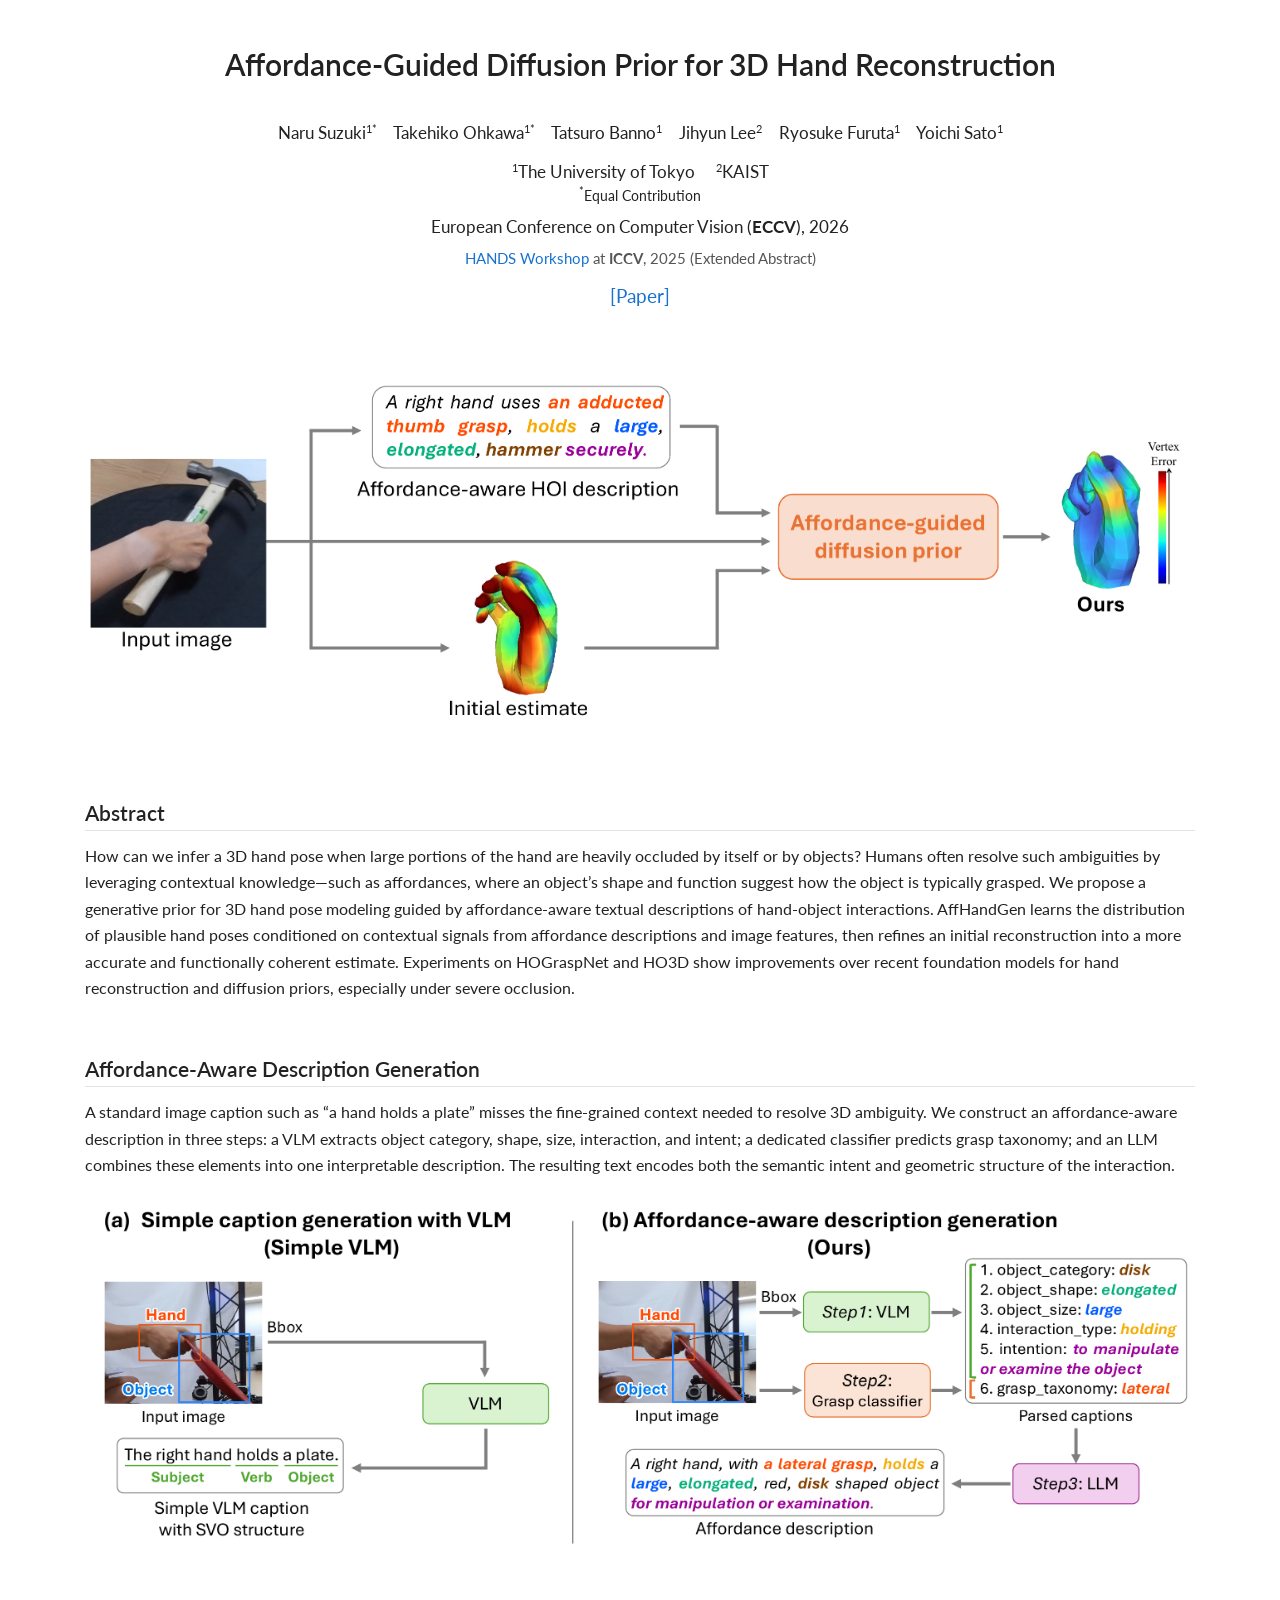
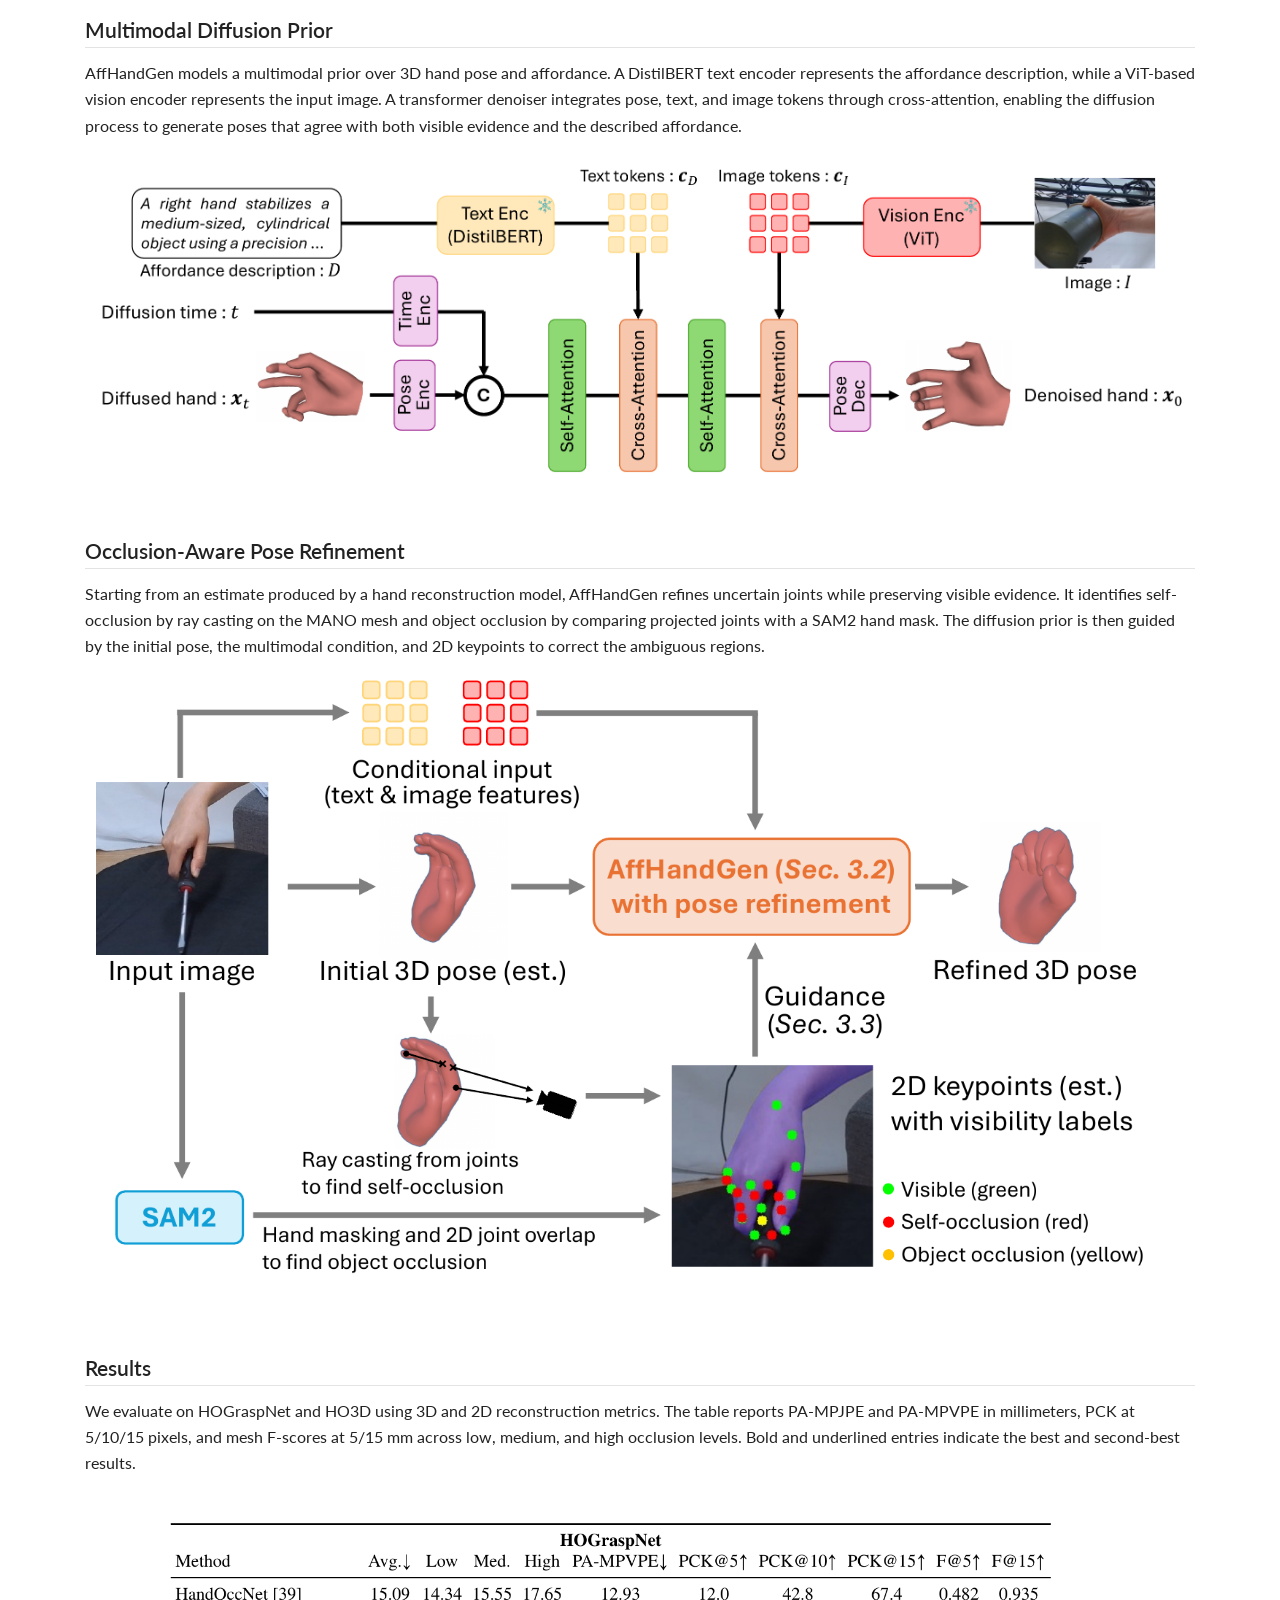
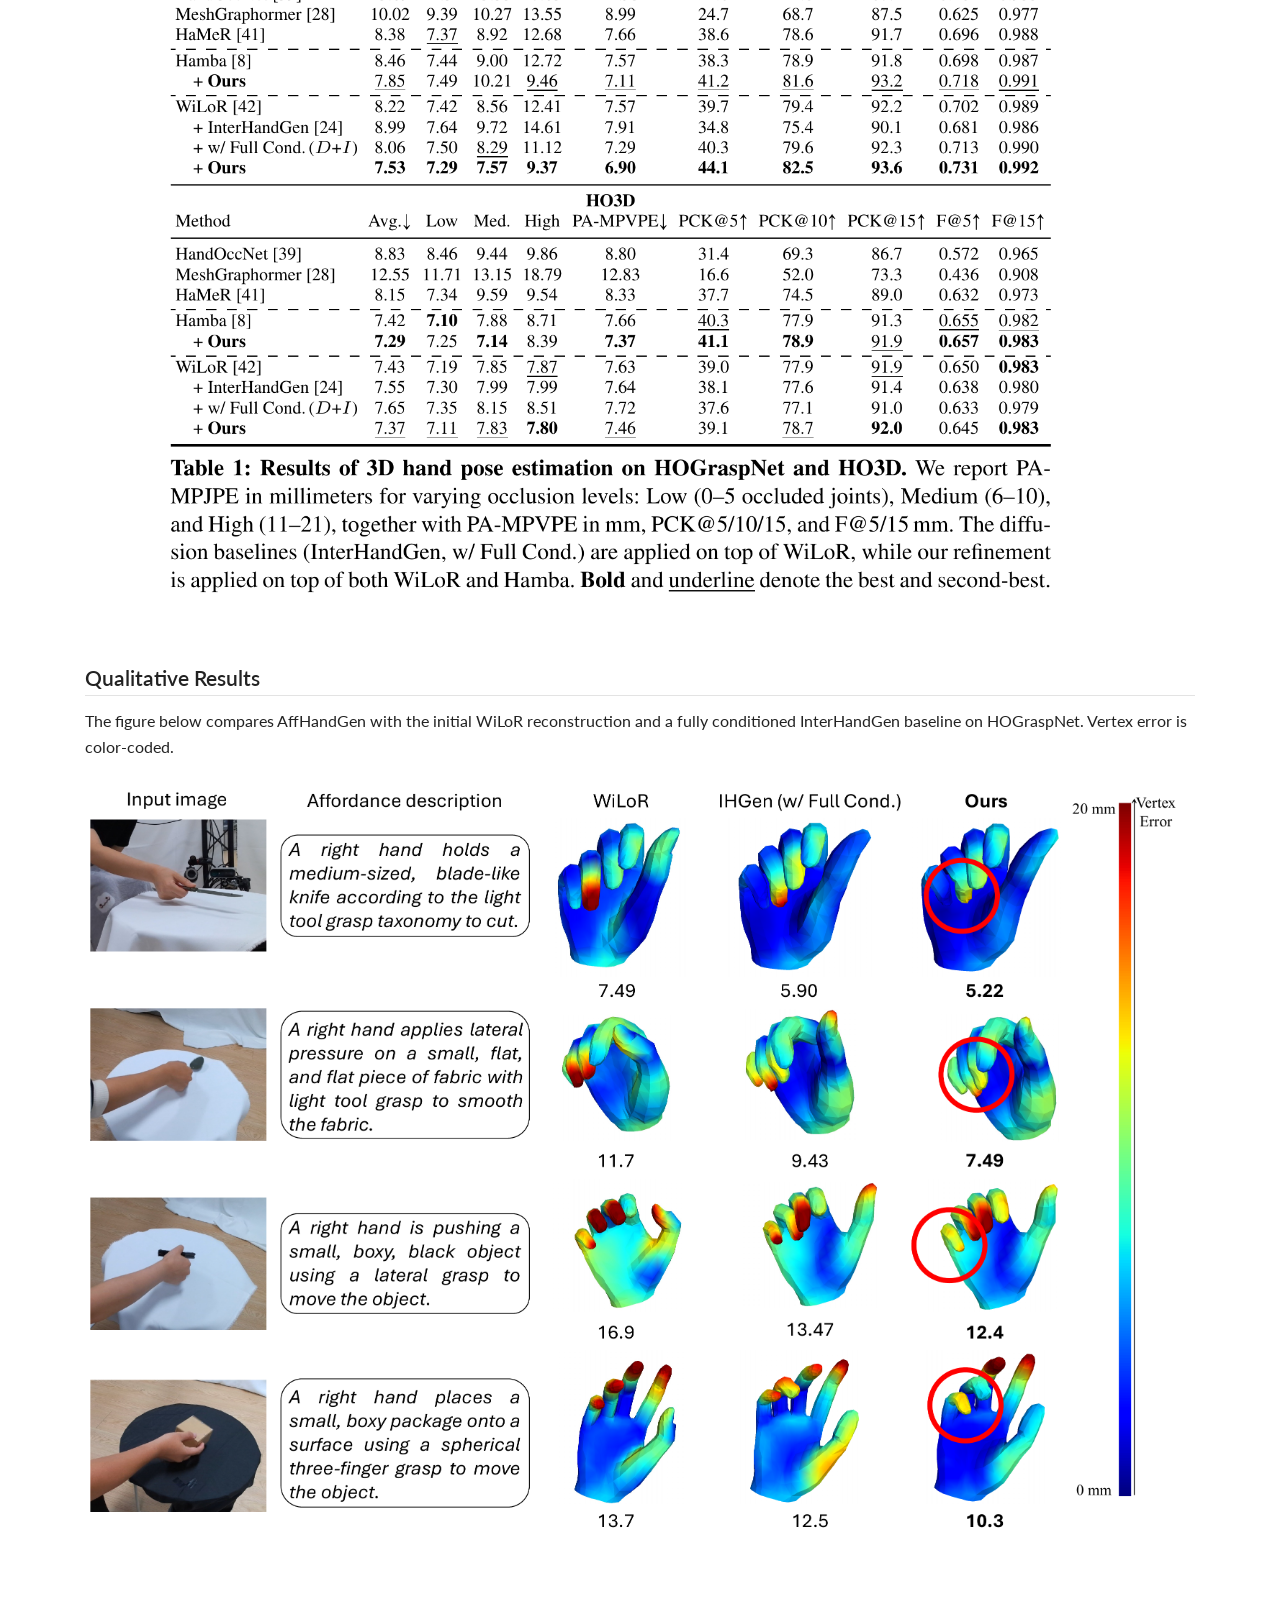
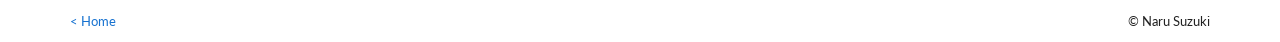
==== projects/26-affhandgen/index.html @ b70db554 "Add ICCV 2025 HANDS Workshop to the AffHandGen entry The paper appeared as an extended abstract at t" ====
<!DOCTYPE html>
<html lang="en">
<head>
    <meta charset="UTF-8">
    <title>AffHandGen: Affordance-Guided Diffusion Prior for 3D Hand Reconstruction</title>
    <meta name="viewport" content="width=device-width, initial-scale=1.0, maximum-scale=1, user-scalable=no">
    <meta name="description" content="AffHandGen uses affordance-aware text and image features to refine 3D hand reconstruction under occlusion.">
    <meta property="og:title" content="AffHandGen: Affordance-Guided Diffusion Prior for 3D Hand Reconstruction">
    <meta property="og:description" content="A multimodal diffusion prior for affordance-guided 3D hand reconstruction.">
    <meta property="og:url" content="https://narudesuyo.github.io/projects/26-affhandgen/">
    <meta property="og:image" content="https://narudesuyo.github.io/projects/26-affhandgen/figs/teaser.png">
    <link rel="stylesheet" href="https://maxcdn.bootstrapcdn.com/bootstrap/3.3.7/css/bootstrap.min.css">
    <link rel="preconnect" href="https://fonts.googleapis.com">
    <link rel="preconnect" href="https://fonts.gstatic.com" crossorigin>
    <link rel="stylesheet" href="https://fonts.googleapis.com/css2?family=Lato:ital,wght@0,400;0,700;1,400&display=swap">
    <link rel="stylesheet" type="text/css" href="../../stylesheet.css?v=20260808">
    <style>
        .project-section { margin: 46px 0 0; }
        .project-section p, .project-section li { font-size: 16px; line-height: 1.65; }
        .project-figure { display: block; width: 100%; max-width: 1100px; height: auto; margin: 20px auto; }
        @media (max-width: 767px) {
            .project-section { margin-top: 34px; }
            .project-section p, .project-section li { font-size: 16px; }
        }
    </style>
</head>
<body>
    <div class="container">
        <div class="row">
            <div class="col-xs-12 text-center">
                <br>
                <h1>Affordance-Guided Diffusion Prior for 3D Hand Reconstruction</h1>
                <br>
                <h4>
                    Naru&nbsp;Suzuki<sup>1*</sup>&emsp;
                    Takehiko&nbsp;Ohkawa<sup>1*</sup>&emsp;
                    Tatsuro&nbsp;Banno<sup>1</sup>&emsp;
                    Jihyun&nbsp;Lee<sup>2</sup>&emsp;
                    Ryosuke&nbsp;Furuta<sup>1</sup>&emsp;
                    Yoichi&nbsp;Sato<sup>1</sup>
                </h4>
            </div>
            <div class="col-xs-12 text-center">
                <h4>
                    <sup>1</sup>The University of Tokyo &emsp;
                    <sup>2</sup>KAIST
                    <span class="col-xs-12 text-center" style="font-size: 14px;"><sup>*</sup>Equal Contribution</span>
                </h4>
            </div>
            <div class="col-xs-12 text-center">
                <h4>European Conference on Computer Vision (<b>ECCV</b>), 2026</h4>
                <h4 style="font-size: 15px; color: #555;">
                    <a href="https://hands-workshop.org/workshop2025.html">HANDS Workshop</a> at <b>ICCV</b>, 2025 (Extended Abstract)
                </h4>
            </div>
            <div class="col-xs-12 text-center">
                <h4>
                    <a href="https://arxiv.org/abs/2510.00506" style="font-size: 14pt;">[Paper]</a>
                </h4>
            </div>
        </div>

        <div class="row project-section">
            <div class="col-xs-12">
                <img class="project-figure" src="./figs/teaser.png" alt="AffHandGen refines an initial hand pose using image and affordance-description inputs">
            </div>
        </div>

        <div class="row project-section">
            <div class="col-xs-12">
                <h3>Abstract</h3>
                <p>
                    How can we infer a 3D hand pose when large portions of the hand are heavily occluded by itself or by objects? Humans often resolve such ambiguities by leveraging contextual knowledge—such as affordances, where an object’s shape and function suggest how the object is typically grasped. We propose a generative prior for 3D hand pose modeling guided by affordance-aware textual descriptions of hand-object interactions. AffHandGen learns the distribution of plausible hand poses conditioned on contextual signals from affordance descriptions and image features, then refines an initial reconstruction into a more accurate and functionally coherent estimate. Experiments on HOGraspNet and HO3D show improvements over recent foundation models for hand reconstruction and diffusion priors, especially under severe occlusion.
                </p>
            </div>
        </div>

        <div class="row project-section">
            <div class="col-xs-12">
                <h3>Affordance-Aware Description Generation</h3>
                <p>
                    A standard image caption such as “a hand holds a plate” misses the fine-grained context needed to resolve 3D ambiguity. We construct an affordance-aware description in three steps: a VLM extracts object category, shape, size, interaction, and intent; a dedicated classifier predicts grasp taxonomy; and an LLM combines these elements into one interpretable description. The resulting text encodes both the semantic intent and geometric structure of the interaction.
                </p>
                <img class="project-figure" src="./figs/generate_aff.png" alt="Comparison between simple VLM captions and affordance-aware description generation">
            </div>
        </div>

        <div class="row project-section">
            <div class="col-xs-12">
                <h3>Multimodal Diffusion Prior</h3>
                <p>
                    AffHandGen models a multimodal prior over 3D hand pose and affordance. A DistilBERT text encoder represents the affordance description, while a ViT-based vision encoder represents the input image. A transformer denoiser integrates pose, text, and image tokens through cross-attention, enabling the diffusion process to generate poses that agree with both visible evidence and the described affordance.
                </p>
                <img class="project-figure" src="./figs/arc_proposed.png" alt="AffHandGen transformer denoiser conditioned on text and image tokens">
            </div>
        </div>

        <div class="row project-section">
            <div class="col-xs-12">
                <h3>Occlusion-Aware Pose Refinement</h3>
                <p>
                    Starting from an estimate produced by a hand reconstruction model, AffHandGen refines uncertain joints while preserving visible evidence. It identifies self-occlusion by ray casting on the MANO mesh and object occlusion by comparing projected joints with a SAM2 hand mask. The diffusion prior is then guided by the initial pose, the multimodal condition, and 2D keypoints to correct the ambiguous regions.
                </p>
                <img class="project-figure" src="./figs/ref_arch.png" alt="Occlusion-aware refinement with self-occlusion ray casting and hand masks">
            </div>
        </div>

        <div class="row project-section">
            <div class="col-xs-12">
                <h3>Results</h3>
                <p>
                    We evaluate on HOGraspNet and HO3D using 3D and 2D reconstruction metrics. The table reports PA-MPJPE and PA-MPVPE in millimeters, PCK at 5/10/15 pixels, and mesh F-scores at 5/15 mm across low, medium, and high occlusion levels. Bold and underlined entries indicate the best and second-best results.
                </p>
                <img class="project-figure" src="./figs/results_table.png" alt="Quantitative 3D hand pose estimation results on HOGraspNet and HO3D">
            </div>
            <div class="col-xs-12 project-section">
                <h3>Qualitative Results</h3>
                <p>
                    The figure below compares AffHandGen with the initial WiLoR reconstruction and a fully conditioned InterHandGen baseline on HOGraspNet. Vertex error is color-coded.
                </p>
                <img class="project-figure" src="./figs/refine_qual.png" alt="Qualitative refinement results on HOGraspNet">
            </div>
        </div>

        <table style="width:100%;border:0;border-spacing:0;border-collapse:separate;margin:46px auto 0;"><tbody>
            <tr>
                <td style="padding:0">
                    <p style="text-align:right;font-size:small;float:right;">© Naru Suzuki</p>
                    <p style="text-align:left;font-size:small;"><a href="../../">&lt; Home</a></p>
                </td>
            </tr>
        </tbody></table>
    </div>
    <script data-goatcounter="https://narudesuyo.goatcounter.com/count"
            async src="//gc.zgo.at/count.js"></script>
</body>
</html>
---- stylesheet.css ----
/* ---------------------------------------------------------------
   Base
   --------------------------------------------------------------- */
body {
    font-family: 'Lato', Verdana, Helvetica, sans-serif;
    font-size: 14px;
    color: #222;
    background: #fff;
    -webkit-font-smoothing: antialiased;
}

a {
    color: #1772d0;
    text-decoration: none;
}

a:hover,
a:focus {
    color: #f09228;
    text-decoration: none;
}

/* Home page wrapper. Project pages keep using Bootstrap's .container. */
.page {
    width: 100%;
    max-width: 950px;
    margin: 0 auto;
    padding: 0 20px 60px;
    box-sizing: border-box;
}

/* ---------------------------------------------------------------
   Headings
   --------------------------------------------------------------- */
.site-name {
    font-size: 32px;
    font-weight: 400;
    margin: 0;
}

.section-heading {
    font-size: 22px;
    font-weight: 400;
    margin: 0 0 12px;
}

section {
    margin-top: 34px;
}

p {
    line-height: 1.6;
}

/* ---------------------------------------------------------------
   Profile header
   --------------------------------------------------------------- */
.profile {
    display: flex;
    align-items: center;
    gap: 40px;
    margin-top: 46px;
}

.profile-bio {
    flex: 1 1 auto;
    min-width: 0;
}

.profile-photo {
    flex: 0 0 215px;
    max-width: 215px;
}

.profile-photo img {
    width: 100%;
    height: auto;
    border-radius: 3px;
}

.profile-links {
    margin-top: 14px;
}

/* ---------------------------------------------------------------
   News
   --------------------------------------------------------------- */
.news-list {
    margin: 0;
    padding: 0;
    list-style: none;
}

.news-list li {
    margin: 0 0 7px;
    line-height: 1.6;
}

.news-date {
    font-weight: 700;
    margin-right: 4px;
}

/* ---------------------------------------------------------------
   Publications
   --------------------------------------------------------------- */
.pub-item {
    display: flex;
    align-items: flex-start;
    gap: 24px;
    margin: 0 0 26px;
}

.pub-thumb {
    flex: 0 0 220px;
    max-width: 220px;
}

.pub-thumb img {
    width: 100%;
    height: auto;
    border: 1px solid #e3e3e3;
    border-radius: 3px;
}

.pub-body {
    flex: 1 1 auto;
    min-width: 0;
}

.pub-title {
    font-size: 15px;
    font-weight: 700;
    line-height: 1.45;
    margin: 0 0 4px;
}

.pub-authors,
.pub-venue {
    line-height: 1.55;
    margin: 0 0 3px;
}

.pub-venue {
    font-style: italic;
    color: #555;
}

.pub-links {
    margin: 5px 0 0;
}

/* Award highlight inside a venue line */
.award {
    color: #d00;
    font-weight: 700;
    font-style: normal;
}

/* ---------------------------------------------------------------
   Honors & Awards
   --------------------------------------------------------------- */
.award-list {
    margin: 0;
    padding: 0;
    list-style: none;
}

.award-list li {
    margin: 0 0 6px;
    line-height: 1.6;
}

/* ---------------------------------------------------------------
   Footer
   --------------------------------------------------------------- */
.site-footer {
    margin-top: 50px;
    text-align: right;
    font-size: 12px;
    color: #777;
}

/* ---------------------------------------------------------------
   Project pages (Bootstrap-based)
   --------------------------------------------------------------- */
.project-section {
    margin-top: 26px;
}

.project-figure {
    display: block;
    width: 100%;
    max-width: 100%;
    height: auto;
    margin: 0 auto;
}

/* Project pages set their own heading sizes on top of Bootstrap. */
.container h1 {
    font-size: 30px;
    font-weight: 600;
    line-height: 1.35;
    margin: 24px 0 8px;
}

.container h3 {
    font-size: 21px;
    font-weight: 600;
    margin: 0 0 12px;
    padding-bottom: 6px;
    border-bottom: 1px solid #e3e3e3;
}

.container h4 {
    font-size: 17px;
    font-weight: 400;
    line-height: 1.6;
    margin: 6px 0;
}

.container h4 sup {
    font-size: 11px;
}

/* ---------------------------------------------------------------
   Mobile
   --------------------------------------------------------------- */
@media (max-width: 767px) {
    body {
        font-size: 16px;
    }

    .site-name {
        font-size: clamp(28px, 8vw, 32px);
    }

    .section-heading {
        font-size: clamp(21px, 6vw, 22px);
    }

    /* Name, then photo, then bio — keeps the photo above a long text block. */
    .profile {
        display: block;
        margin-top: 28px;
    }

    .profile-photo {
        max-width: 260px;
        margin: 0 auto 18px;
    }

    .pub-item {
        display: block;
    }

    .pub-thumb {
        max-width: 100%;
        margin-bottom: 12px;
    }

    .container h1 {
        font-size: 25px;
    }
}
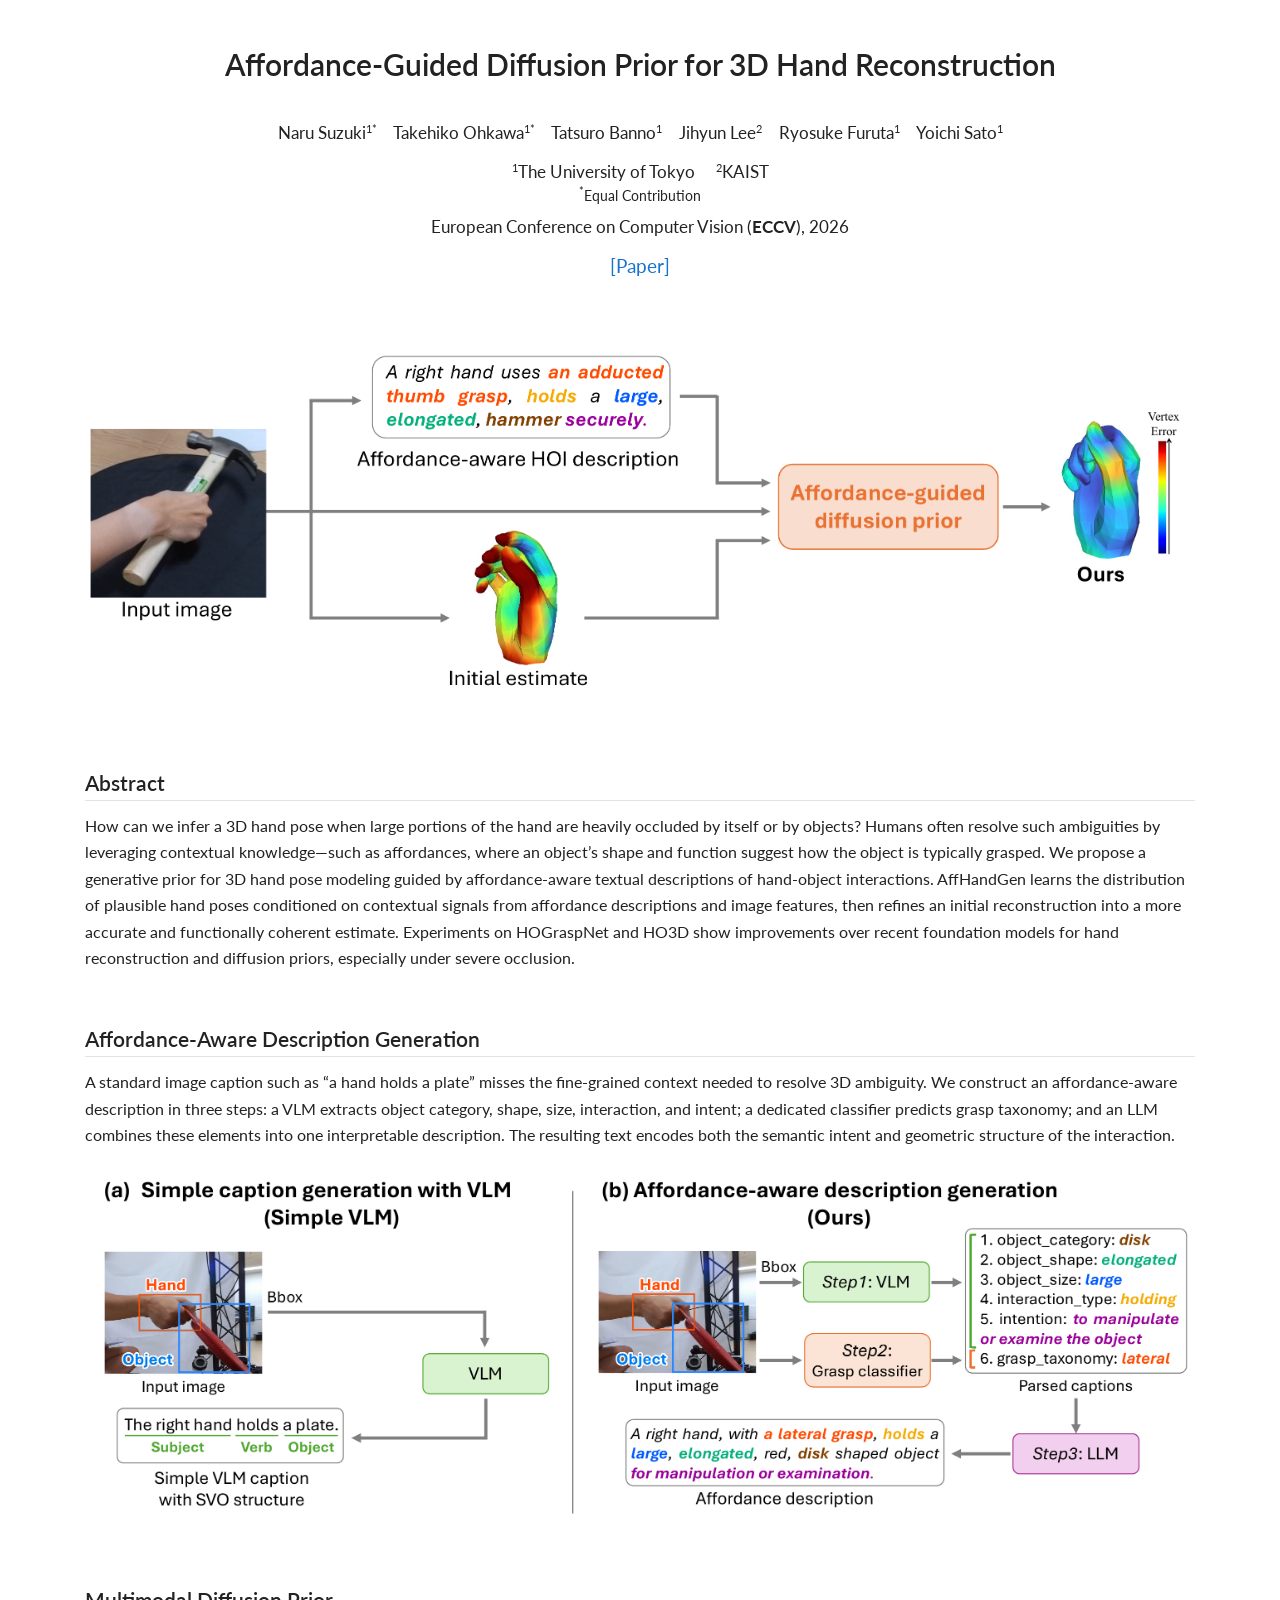
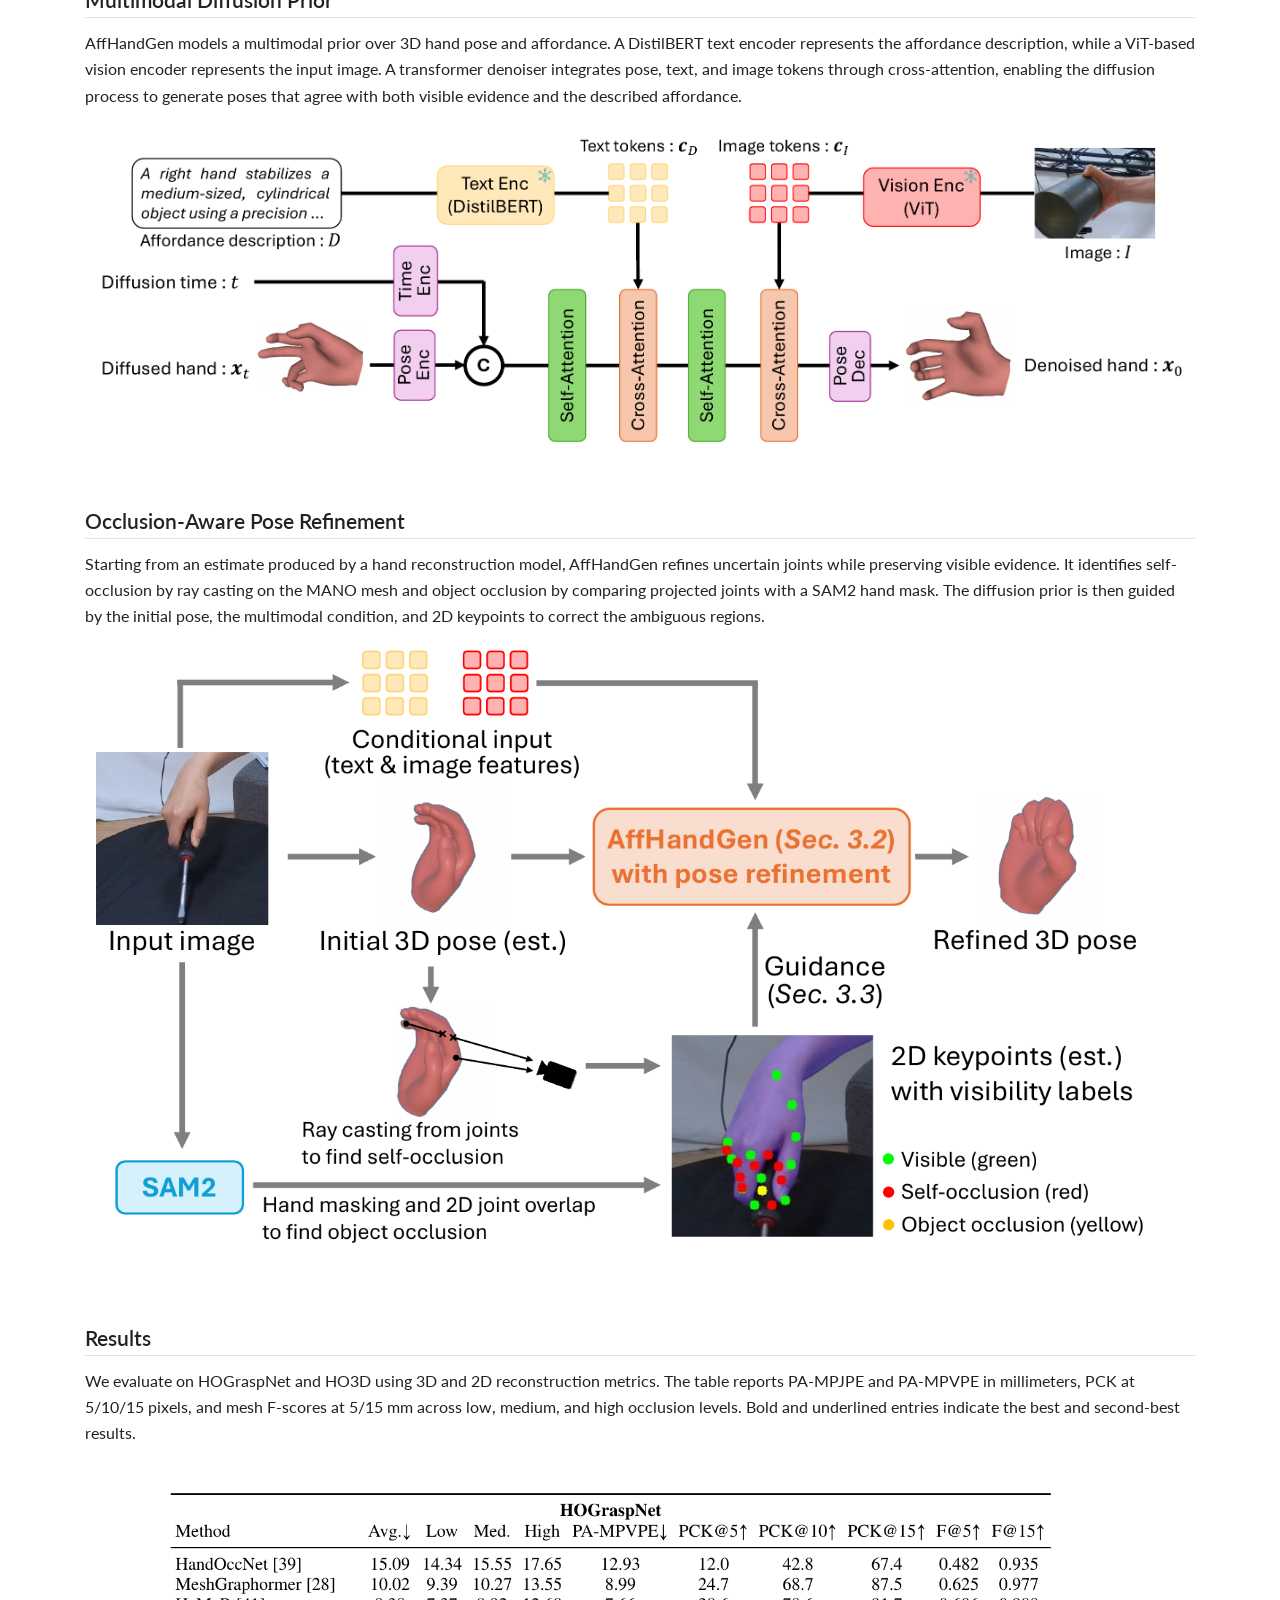
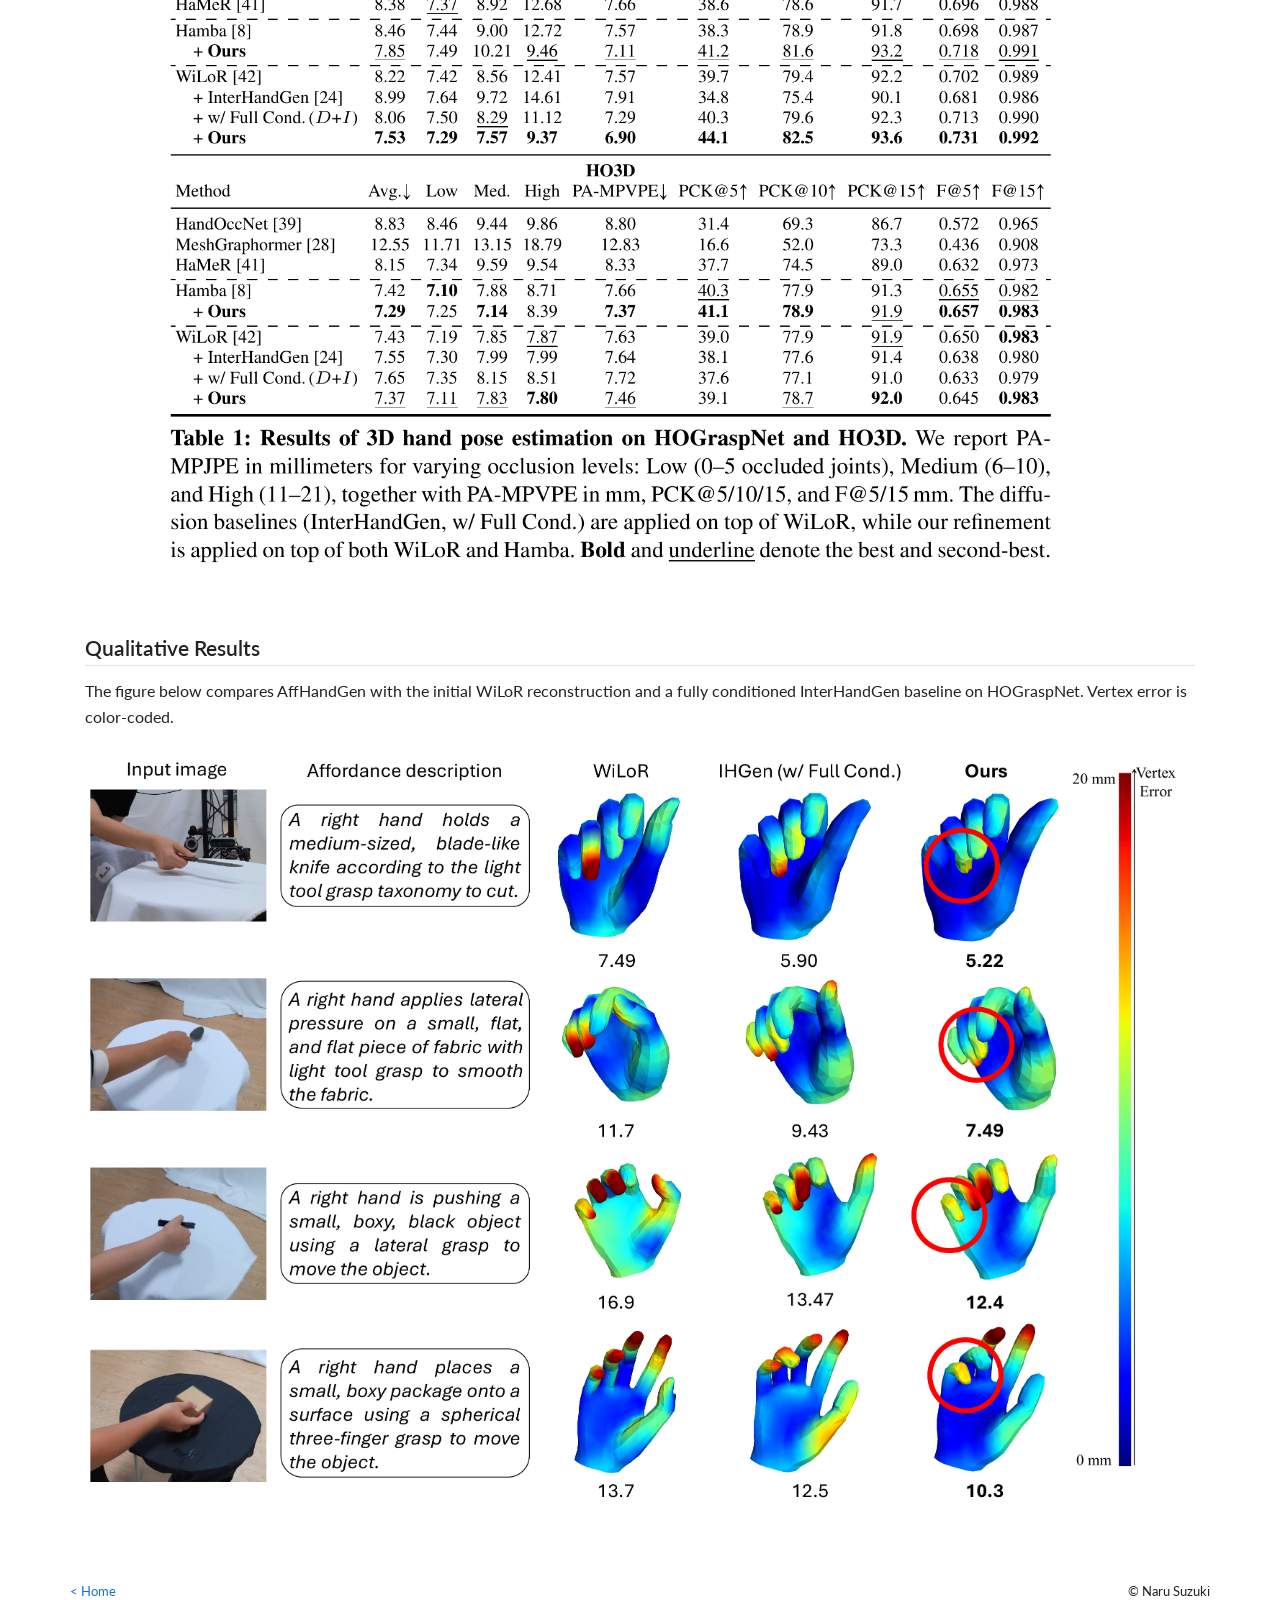
==== commit 2e5fef5e: "Swap the portrait and drop ICCVW from the project page The project page presents the ECCV version, s" ====
--- a/projects/26-affhandgen/index.html
+++ b/projects/26-affhandgen/index.html
@@ -49,9 +49,6 @@
             </div>
             <div class="col-xs-12 text-center">
                 <h4>European Conference on Computer Vision (<b>ECCV</b>), 2026</h4>
-                <h4 style="font-size: 15px; color: #555;">
-                    <a href="https://hands-workshop.org/workshop2025.html">HANDS Workshop</a> at <b>ICCV</b>, 2025 (Extended Abstract)
-                </h4>
             </div>
             <div class="col-xs-12 text-center">
                 <h4>
--- a/stylesheet.css
+++ b/stylesheet.css
@@ -2,7 +2,7 @@
    Base
    --------------------------------------------------------------- */
 body {
-    font-family: 'Lato', Verdana, Helvetica, sans-serif;
+    font-family: 'Lato', Verdana, Helvetica, "Hiragino Sans", "Noto Sans JP", "Yu Gothic", sans-serif;
     font-size: 14px;
     color: #222;
     background: #fff;
@@ -34,8 +34,9 @@
    --------------------------------------------------------------- */
 .site-name {
     font-size: 32px;
-    font-weight: 400;
-    margin: 0;
+    font-weight: 600;
+    text-align: center;
+    margin: 46px 0 4px;
 }
 
 .section-heading {
@@ -59,7 +60,7 @@
     display: flex;
     align-items: center;
     gap: 40px;
-    margin-top: 46px;
+    margin-top: 20px;
 }
 
 .profile-bio {
@@ -80,6 +81,39 @@
 
 .profile-links {
     margin-top: 14px;
+}
+
+/* ---------------------------------------------------------------
+   Affiliation logos
+   --------------------------------------------------------------- */
+.affiliations {
+    display: flex;
+    flex-wrap: wrap;
+    align-items: flex-end;
+    justify-content: center;
+    gap: 12px 46px;
+    margin-top: 30px;
+}
+
+.affiliation {
+    display: flex;
+    flex-direction: column;
+    align-items: center;
+}
+
+.affiliation img {
+    width: auto;
+    max-width: 150px;
+    max-height: 78px;
+    object-fit: contain;
+}
+
+.affiliation-caption {
+    display: block;
+    font: italic smaller sans-serif;
+    color: #555;
+    padding-top: 5px;
+    text-align: center;
 }
 
 /* ---------------------------------------------------------------
@@ -160,15 +194,24 @@
 /* ---------------------------------------------------------------
    Honors & Awards
    --------------------------------------------------------------- */
-.award-list {
+.award-entry {
+    margin: 0 0 20px;
+}
+
+.award-name {
+    font-size: 15px;
+    font-weight: 700;
+    margin: 0 0 2px;
+}
+
+.award-venue,
+.award-date {
     margin: 0;
-    padding: 0;
-    list-style: none;
-}
-
-.award-list li {
-    margin: 0 0 6px;
-    line-height: 1.6;
+    line-height: 1.55;
+}
+
+.award-venue {
+    color: #555;
 }
 
 /* ---------------------------------------------------------------
